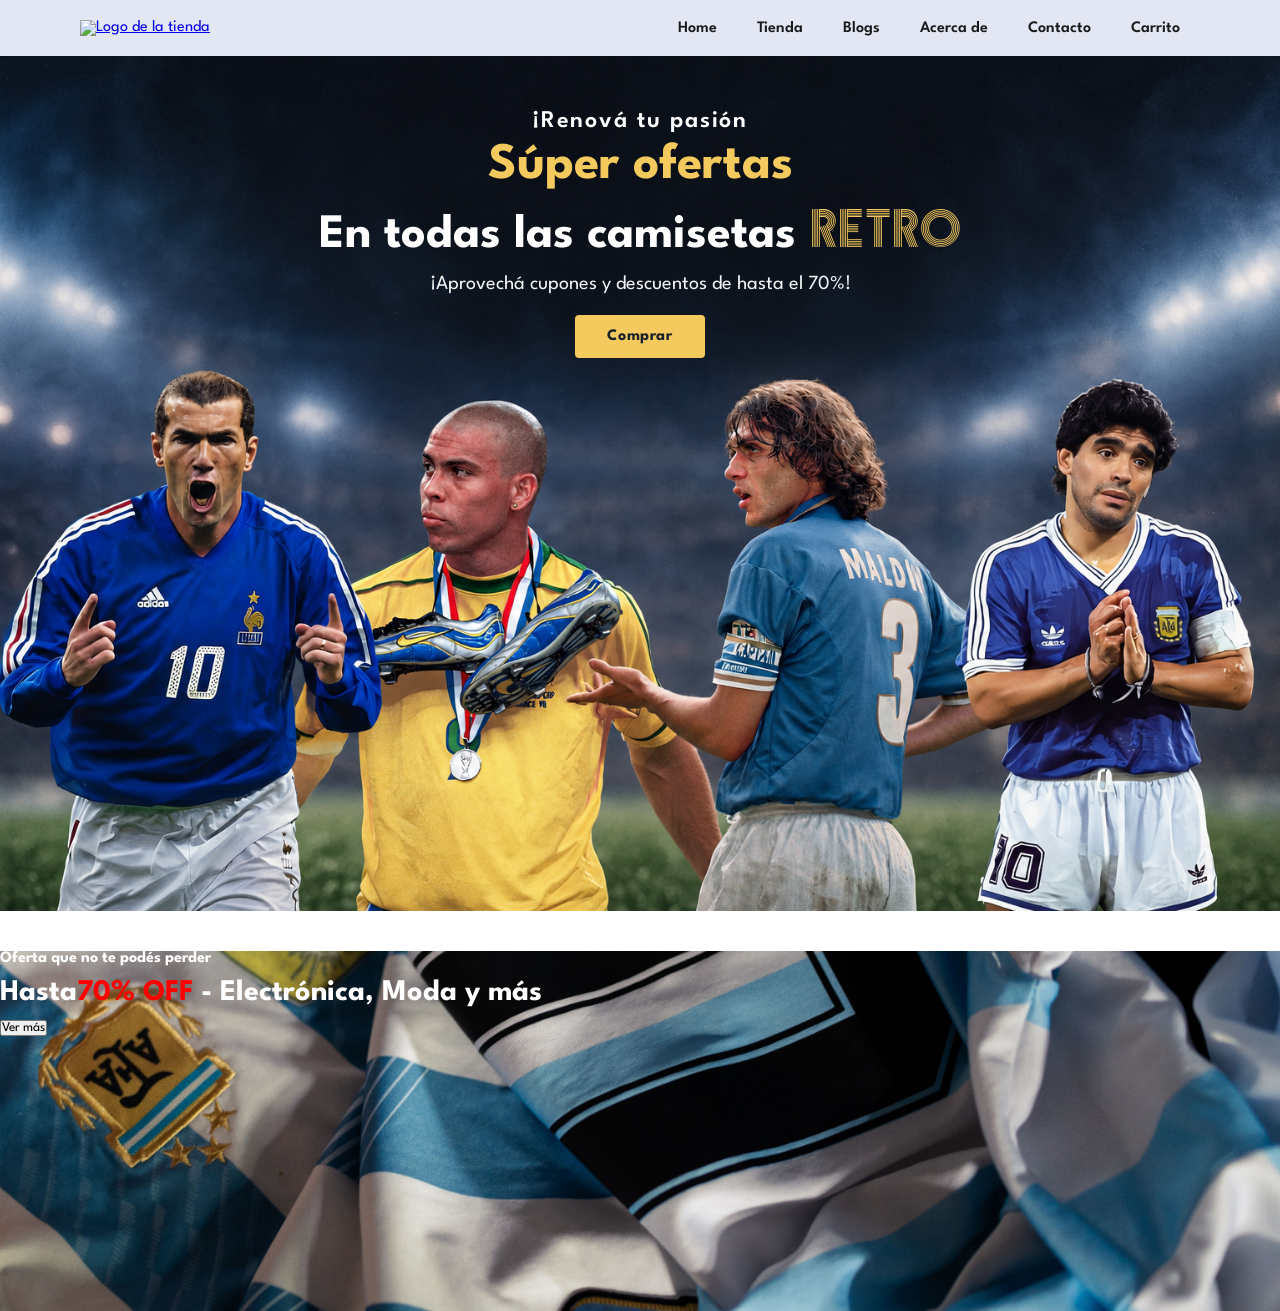
==== index.html @ e6b3efde "Primer commit: Implemento navbar, fexbox, media query" ====
<!DOCTYPE html>
<html lang="en">
<head>
    <meta charset="UTF-8">
    <meta name="viewport" content="width=device-width, initial-scale=1.0">
    <title>SportVerse</title>
    <link rel="stylesheet" href="https://cdnjs.cloudflare.com/ajax/libs/font-awesome/6.0.0-beta3/css/all.min.css">
    <link rel="stylesheet" href="styles.css">
</head>
<body>

    <header class="header">
            <a href="index.html">
                <img src="img/logo1.png" alt="Logo de la tienda">
            </a>
            <div>
                <ul class="navbar">
                    <li><a href="index.html">Home</a></li>
                    <li><a href="/pages/tienda.html">Tienda</a></li>
                    <li><a href="/pages/blogs.html">Blogs</a></li>                    
                    <li><a href="/pages/acercaDe.html">Acerca de</a></li>                    
                    <li><a href="/pages/contacto.html">Contacto</a></li>                    
                    <li><a href="/pages/carrito.html">Carrito</a></li>
                </ul>
            </div>
            <div class="mobile">
                <a href="pages/carrito.html">
                    <i class="fa-solid fa-cart-shopping"></i>
                </a>
                <i class="fa-solid fa-bars" style="color: rgb(0, 0, 0);"></i>
            </div>
    </header>


    <main>
        <!-- ========= HERO ========= -->
        <section class="hero">
            <div class="hero-content">
                <h4>¡Renová tu pasión</h4>
                <h2>Súper ofertas</h2>
                <h1>En todas las camisetas <span class="hero-retro">RETRO</span></h1>
                <p>¡Aprovechá cupones y descuentos de hasta el 70%!</p>
                <button>Comprar</button>
            </div>
        </section>
        <!-- ========= BANNER ========= -->
        <section class="banner">
            <h4>Oferta que no te podés perder</h4>
            <h2>Hasta<span>70% OFF</span> - Electrónica, Moda y más</h2>
            <button>Ver más</button>
        </section>
    </main>

</body>
</html>
---- styles.css ----
@import url('https://fonts.googleapis.com/css2?family=League+Spartan:wght@100..900&display=swap');

/* Fuente para la palabra RETRO en Hero */
@font-face {
    font-family: "Prisma";
    src: url("prisma/Prisma.ttf") format("truetype");
    font-display: swap;
}

* {
    margin: 0;
    padding: 0;
    box-sizing: border-box;
    font-family: "League Spartan", sans-serif;
}

/* Tipografía base */
h1 {
    font-size: 50px;
    line-height: 64px;
    color: #222;
}

h2 {
    font-size: 46px;
    line-height: 54px;
    color: #222;
}

h4 {
    font-size: 20px;
    color: #222;
}

h6 {
    font-weight: 700;
    font-size: 12px;
}

p {
    font-size: 16px;
    color: #465b52;
    margin: 15px 0 20px 0;
}

body {
    width: 100%;
}

/* Clases utilitarias */
.section-p1 {
    padding: 40px 80px;
}

.section-m1 {
    margin: 40px 0;
}

/* ====== HEADER Y NAVEGACIÓN ====== */

.header {
    display: flex;
    justify-content: space-between;
    align-items: center;
    padding: 20px 80px;
    background-color: #E3E6f3;
    /* El header fijo al hacer scroll */
    z-index: 999;
    position: sticky;
    top: 0px;
    left: 0px;
}

/* lista de navegacion en horizontal */

.navbar {
    display: flex;
    justify-content: center;
    align-items: center;
}

.navbar li {
    list-style: none;
    padding: 0 20px;
}  

.navbar a {
    text-decoration: none;
    font-size: 1rem;
    font-weight: 600;
    color: #1a1a1a;
}

.navbar a:hover {
    color: #088178;
}

/* Botón menú desplegable solo para mobile */

.mobile {
    display: none;
    align-items: center;
}

/* Responsive menú deslizante */

@media(max-width: 799px) {
    .navbar{
        display: flex;
        flex-direction: column;
        align-items: flex-start;
        justify-content: flex-start;
        position: fixed;
        top: 0;
        right: -300px;
        height: 100vh;
        width: 300px;
        background-color: #E3E6f3;
        padding: 80px 0 0 10px;
        transition: 0.3s;
    }

    .navbar li {
        margin-bottom: 25px;
    }

    .mobile{
        display: flex;
        align-items: center;
    }

    .mobile i{
        color: #1a1a1a;
        font-size: 24px;
        padding-left: 20px;
    }
}

/* 
========================================================
 HERO
  Sección principal con imagen de fondo y texto destacado
======================================================== */

.hero {
    background-image: url("img/1Hero.png");
    display: flex;
    justify-content: center;
    align-items: flex-start;
    height: 95vh;
    width: 100%;
    background-size: cover;
    background-position: center 35%;
    padding: clamp(32px, 6vh, 72px) 24px 0;
    margin-bottom: 40px;
}

.hero .hero-content {
    width: min(100%, 900px);
    z-index: 1;
    text-align: center;
}

.hero .hero-content h4 {
    color: #fff;
    margin-bottom: 8px;
    font-size: clamp(18px, 2vw, 24px);
    font-weight: 600;
    letter-spacing: 0.08em;
}

.hero .hero-content h2 {
    color: #f4c95d;
    margin-bottom: 8px;
    font-size: clamp(30px, 4vw, 52px);
    line-height: 1;
}

.hero .hero-content h1 {
    color: #fff;
    margin: 0 auto 12px;
    font-size: clamp(28px, 3.8vw, 48px);
    line-height: 1.12;
}

.hero .hero-content .hero-retro {
    color: #f4c95d;
    font-family: "Prisma", sans-serif;
    font-weight: 400;
    letter-spacing: 0.04em;
}

.hero .hero-content p {
    color: #f2f3f5;
    margin: 0 auto 22px;
    font-size: clamp(16px, 1.7vw, 20px);
}

.hero .hero-content button {
    background-color: #f4c95d;
    color: #17202b;
    padding: 14px 32px;
    border-radius: 4px;
    border: none;
    cursor: pointer;
    font-size: 16px;
    font-weight: 700;
    letter-spacing: 0.04em;
}

.hero .hero-content button:hover {
    background-color: #ffda78;
    transform: translateY(-2px);
}

/* Responsive hero */
@media (max-width: 1200px) {
    .hero {
        height: 78vh;
        min-height: 520px;
        background-position: center 35%;
        padding: 32px 18px 0;
    }

    .hero .hero-content h1 {
        max-width: 500px;
    }
}

/* ======= BANNER ======== */
.banner {
    width: 100%;
    height: 40vh;
    background-image: url(img/banner2.jpg);
    background-repeat: no-repeat;
    background-size: cover;
    background-position: center;
}

.banner h4{
    color: white;
    font-size: 1rem;
}

.banner h2 {
    color: white;
    font-size: 30px;
}

span {
    color: red;
    font-weight: bold;
}
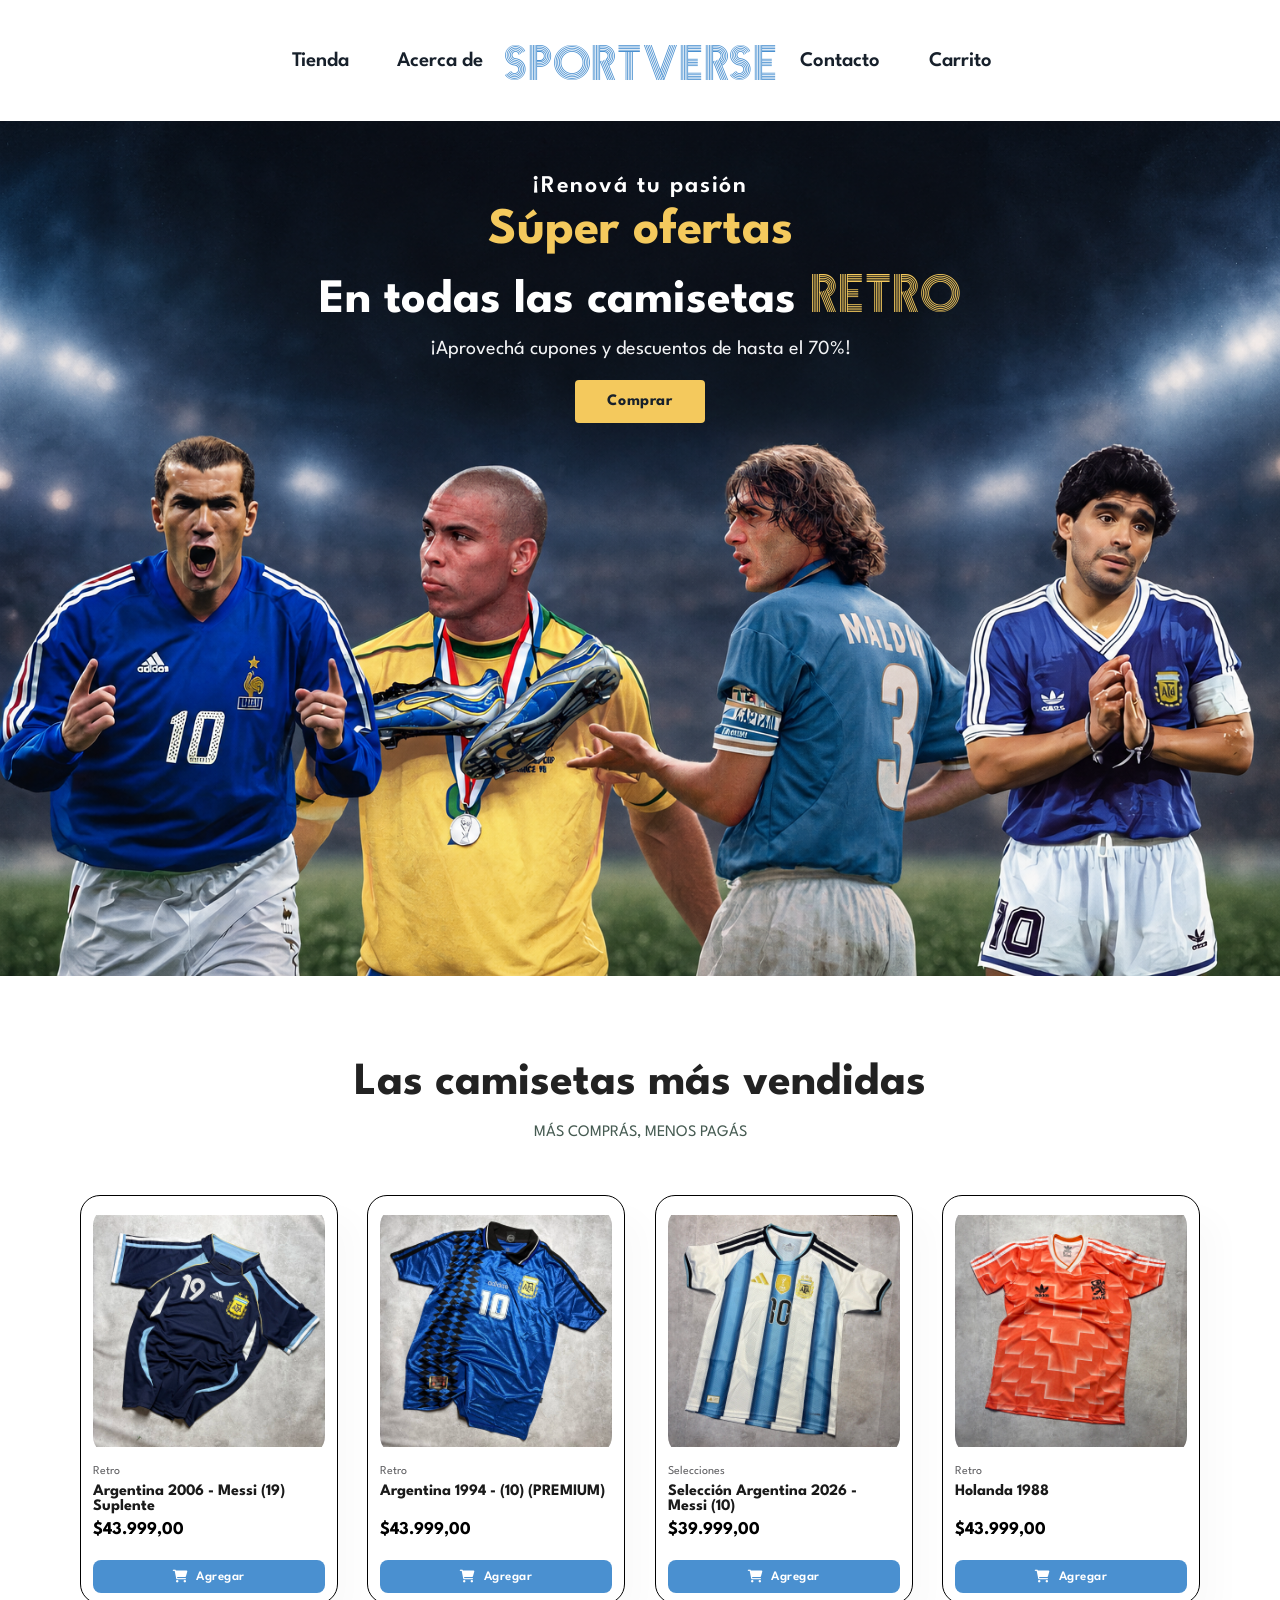
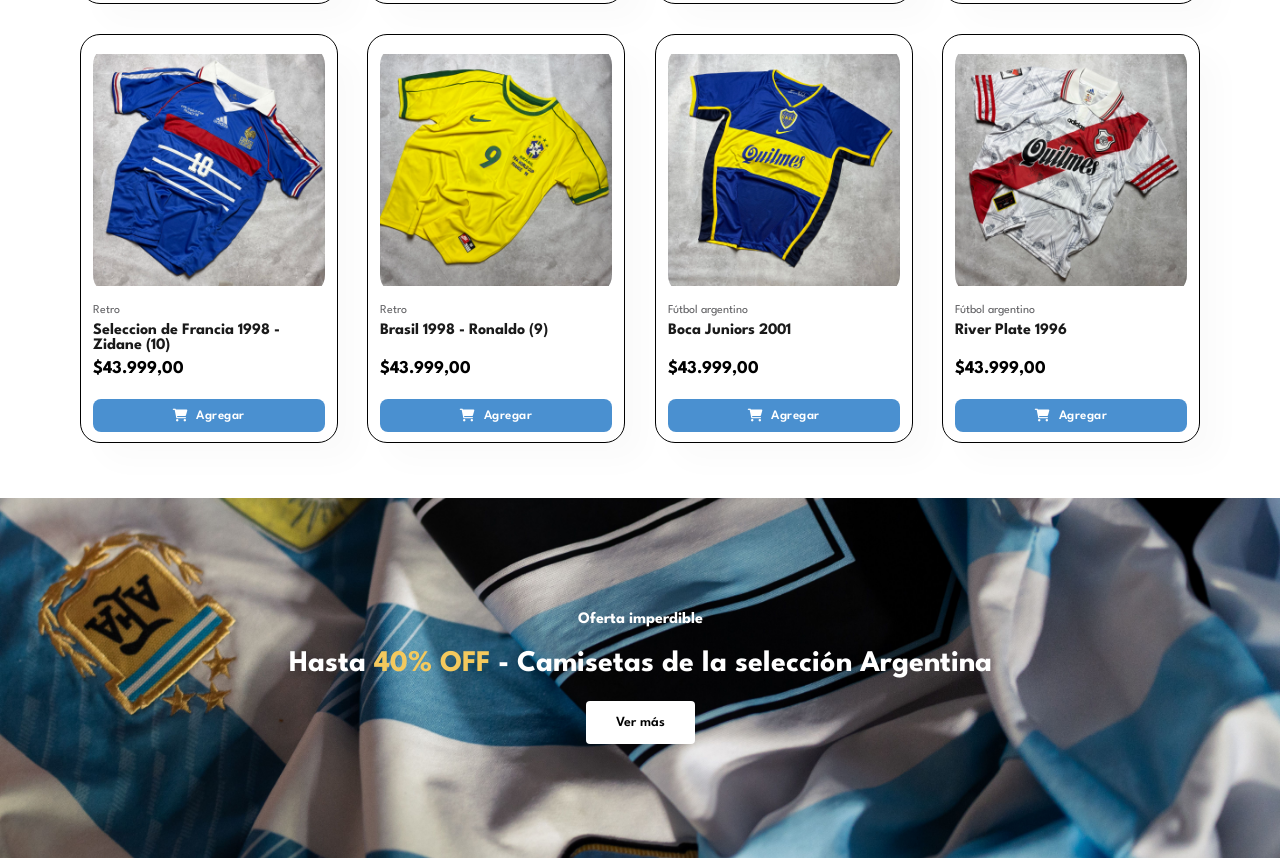
==== commit 02717406: "Implemento productos y banner usando flexbox y media query" ====
--- a/index.html
+++ b/index.html
@@ -10,16 +10,13 @@
 <body>
 
     <header class="header">
-            <a href="index.html">
-                <img src="img/logo1.png" alt="Logo de la tienda">
-            </a>
-            <div>
+            <a href="index.html" class="brand brand-mobile">SportVerse</a>
+            <div class="nav-wrap">
                 <ul class="navbar">
-                    <li><a href="index.html">Home</a></li>
                     <li><a href="/pages/tienda.html">Tienda</a></li>
-                    <li><a href="/pages/blogs.html">Blogs</a></li>                    
-                    <li><a href="/pages/acercaDe.html">Acerca de</a></li>                    
-                    <li><a href="/pages/contacto.html">Contacto</a></li>                    
+                    <li><a href="/pages/acercaDe.html">Acerca de</a></li>
+                    <li class="brand-item"><a href="index.html" class="brand">SportVerse</a></li>
+                    <li><a href="/pages/contacto.html">Contacto</a></li>
                     <li><a href="/pages/carrito.html">Carrito</a></li>
                 </ul>
             </div>
@@ -43,10 +40,116 @@
                 <button>Comprar</button>
             </div>
         </section>
+
+        <!-- ========= PRODUCTOS =========-->
+         <section class="section-productos section-p1">
+            <h2>Las camisetas más vendidas</h2>
+            <p>MÁS COMPRÁS, MENOS PAGÁS</p>
+            <div class="productos-container">
+
+                <div class="producto">
+                    <img src="img/productos/CamisetaRetroMessi.webp" alt="Messi2006">
+                    <div class="producto-descripcion">
+                        <span>Retro</span>
+                        <h5>Argentina 2006 - Messi (19) Suplente</h5>
+                        <h4>$43.999,00</h4>
+                    </div>
+                    <a class="carrito" href="#">
+                        <i class="fa-solid fa-cart-shopping"></i> Agregar
+                    </a>
+                </div>
+
+                <div class="producto">
+                    <img src="img/productos/CamisetaRetroMaradona.webp" alt="Camiseta Retro Maradona">
+                    <div class="producto-descripcion">
+                        <span>Retro</span>
+                        <h5>Argentina 1994 - (10) (PREMIUM)</h5>
+                        <h4>$43.999,00</h4>
+                    </div>
+                    <a class="carrito" href="#">
+                        <i class="fa-solid fa-cart-shopping"></i> Agregar
+                    </a>
+                </div>
+
+                <div class="producto">
+                    <img src="img/productos/CamisetaMessi2026.webp" alt="Camiseta Messi 2026">
+                    <div class="producto-descripcion">
+                        <span>Selecciones</span>
+                        <h5>Selección Argentina 2026 - Messi (10)</h5>
+                        <h4>$39.999,00</h4>
+                    </div>
+                    <a class="carrito" href="#">
+                        <i class="fa-solid fa-cart-shopping"></i> Agregar
+                    </a>
+                </div>
+
+                <div class="producto">
+                    <img src="img/productos/CamisetaHolandaRetro.webp" alt="Holanda retro">
+                    <div class="producto-descripcion">
+                        <span>Retro</span>
+                        <h5>Holanda 1988</h5>
+                        <h4>$43.999,00</h4>
+                    </div>
+                    <a class="carrito" href="#">
+                        <i class="fa-solid fa-cart-shopping"></i> Agregar
+                    </a>
+                </div>
+
+                <div class="producto">
+                    <img src="img/productos/CamisetaFranciaRetro.webp" alt="Francia Retro">
+                    <div class="producto-descripcion">
+                        <span>Retro</span>
+                        <h5>Seleccion de Francia 1998 - Zidane (10)</h5>
+                        <h4>$43.999,00</h4>
+                    </div>
+                    <a class="carrito" href="#">
+                        <i class="fa-solid fa-cart-shopping"></i> Agregar
+                    </a>
+                </div>
+
+                <div class="producto">
+                    <img src="img/productos/CamisetaBrasilRetro.webp" alt="Brasil Retro">
+                    <div class="producto-descripcion">
+                        <span>Retro</span>
+                        <h5>Brasil 1998 - Ronaldo (9)</h5>
+                        <h4>$43.999,00</h4>
+                    </div>
+                    <a class="carrito" href="#">
+                        <i class="fa-solid fa-cart-shopping"></i> Agregar
+                    </a>
+                </div>
+
+                <div class="producto">
+                    <img src="img/productos/BocaJuniorsRetro.webp" alt="Boca Juniors Retro">
+                    <div class="producto-descripcion">
+                        <span>Fútbol argentino</span>
+                        <h5>Boca Juniors 2001</h5>
+                        <h4>$43.999,00</h4>
+                    </div>
+                    <a class="carrito" href="#">
+                        <i class="fa-solid fa-cart-shopping"></i> Agregar
+                    </a>
+                </div>
+
+                <div class="producto">
+                    <img src="img/productos/RiverRetro.webp" alt="River Retro">
+                    <div class="producto-descripcion">
+                        <span>Fútbol argentino</span>
+                        <h5>River Plate 1996</h5>
+                        <h4>$43.999,00</h4>
+                    </div>
+                    <a class="carrito" href="#">
+                        <i class="fa-solid fa-cart-shopping"></i> Agregar
+                    </a>
+                </div>
+
+            </div>
+        </section>
+
         <!-- ========= BANNER ========= -->
         <section class="banner">
-            <h4>Oferta que no te podés perder</h4>
-            <h2>Hasta<span>70% OFF</span> - Electrónica, Moda y más</h2>
+            <h4>Oferta imperdible</h4>
+            <h2>Hasta <span>40% OFF</span> - Camisetas de la selección Argentina</h2>
             <button>Ver más</button>
         </section>
     </main>
--- a/styles.css
+++ b/styles.css
@@ -62,8 +62,8 @@
     display: flex;
     justify-content: space-between;
     align-items: center;
-    padding: 20px 80px;
-    background-color: #E3E6f3;
+    padding: 28px 80px;
+    background-color: #fff;
     /* El header fijo al hacer scroll */
     z-index: 999;
     position: sticky;
@@ -71,6 +71,11 @@
     left: 0px;
 }
 
+/* El contenedor ocupa todo el ancho para centrar SportVerse */
+.nav-wrap {
+    width: 100%;
+}
+
 /* lista de navegacion en horizontal */
 
 .navbar {
@@ -79,20 +84,47 @@
     align-items: center;
 }
 
+/* Items de ancho fijo y juntos: SportVerse queda justo en el medio */
 .navbar li {
     list-style: none;
-    padding: 0 20px;
-}  
+    flex: 0 0 120px;
+    text-align: center;
+}
+
+.navbar li.brand-item {
+    flex: 0 0 280px;
+}
 
 .navbar a {
     text-decoration: none;
-    font-size: 1rem;
+    font-size: 1.3rem;
     font-weight: 600;
-    color: #1a1a1a;
+    color: #17202b;
 }
 
 .navbar a:hover {
-    color: #088178;
+    color: #4a90d0;
+}
+
+/* Logo en texto */
+.navbar a.brand,
+.brand {
+    font-family: "Prisma", sans-serif;
+    font-size: 2.8rem;
+    font-weight: 400;
+    letter-spacing: 0.04em;
+    color: #4a90d0;
+    text-decoration: none;
+}
+
+.navbar a.brand:hover,
+.brand:hover {
+    color: #17202b;
+}
+
+/* El logo de texto extra solo se ve en mobile */
+.brand-mobile {
+    display: none;
 }
 
 /* Botón menú desplegable solo para mobile */
@@ -105,6 +137,23 @@
 /* Responsive menú deslizante */
 
 @media(max-width: 799px) {
+    .header {
+        padding: 20px;
+    }
+
+    .nav-wrap {
+        width: auto;
+    }
+
+    .brand-mobile {
+        display: block;
+        font-size: 2rem;
+    }
+
+    .brand-item {
+        display: none;
+    }
+
     .navbar{
         display: flex;
         flex-direction: column;
@@ -121,6 +170,9 @@
     }
 
     .navbar li {
+        flex: none;
+        text-align: left;
+        padding: 0 20px;
         margin-bottom: 25px;
     }
 
@@ -227,6 +279,98 @@
     }
 }
 
+/* Sección Productos */
+
+.section-productos {
+    text-align: center;
+}
+
+/* Contenedor Flexbox de las cards */
+.section-productos .productos-container {
+    display: flex;
+    justify-content: space-between;
+    padding-top: 20px;
+    flex-wrap: wrap;
+}
+
+/* Card individual de producto */
+.section-productos .productos-container .producto {
+    width: 23%;
+    min-width: 250px;
+    margin: 15px 0;
+    padding: 10px 12px;
+    border-radius: 20px;
+    border: 1px solid #000000;
+    cursor: pointer;
+    box-shadow: 20px 20px 30px rgba(0, 0, 0, 0.02);
+    transition: 0.8s ease;
+    position: relative;
+    display: flex;
+    flex-direction: column;
+}
+
+.section-productos .productos-container .producto img {
+    width: 100%;
+    border-radius: 20px;
+    height: 250px;
+    object-fit: contain;
+    display: block;
+}
+
+/* Descripción dentro de la card */
+.section-productos .productos-container .producto .producto-descripcion {
+    text-align: start;
+    padding: 10px 0;
+    min-height: 80px;
+    display: flex;
+    flex-direction: column;
+    justify-content: flex-start;
+    flex-grow: 1;
+}
+
+.section-productos .productos-container .producto .producto-descripcion span {
+    color: #606063;
+    font-size: 12px;
+}
+
+.section-productos .productos-container .producto .producto-descripcion h5 {
+    padding-top: 7px;
+    color: #1a1a1a;
+    font-size: 16px;
+}
+
+/* Precio del producto */
+.section-productos .productos-container .producto .producto-descripcion h4 {
+    padding-top: 7px;
+    font-size: 18px;
+    font-weight: 700;
+    color: #000000;
+    margin-top: auto;
+}
+
+/* Botón agregar al carrito */
+.section-productos .productos-container .producto .carrito {
+    display: flex;
+    align-items: center;
+    justify-content: center;
+    gap: 8px;
+    width: 100%;
+    padding: 10px 0;
+    margin-top: 12px;
+    border-radius: 8px;
+    background-color: #4a90d0;
+    color: #fff;
+    font-size: 13px;
+    font-weight: 600;
+    text-decoration: none;
+    letter-spacing: 0.5px;
+    transition: background-color 0.3s ease;
+}
+
+.section-productos .productos-container .producto .carrito:hover {
+    background-color: #3e7eb9;
+}
+
 /* ======= BANNER ======== */
 .banner {
     width: 100%;
@@ -235,19 +379,42 @@
     background-repeat: no-repeat;
     background-size: cover;
     background-position: center;
-}
-
-.banner h4{
-    color: white;
-    font-size: 1rem;
+    display: flex;
+    flex-direction: column;
+    justify-content: center;
+    align-items: center;
+    text-align: center;
+}
+
+.banner h4 {
+    color: #fff;
+    font-size: 16px;
 }
 
 .banner h2 {
-    color: white;
+    color: #fff;
     font-size: 30px;
-}
-
-span {
-    color: red;
-    font-weight: bold;
-}
+    padding: 10px 0;
+}
+
+.banner span {
+    color: #f4c95d;
+}
+
+.banner button {
+    font-size: 14px;
+    font-weight: 600;
+    padding: 15px 30px;
+    color: #000;
+    background-color: #fff;
+    border-radius: 4px;
+    cursor: pointer;
+    border: none;
+    outline: none;
+    transition: 0.2s;
+}
+
+.banner button:hover {
+    background: #f4c95d;
+    color: #fff;
+}
